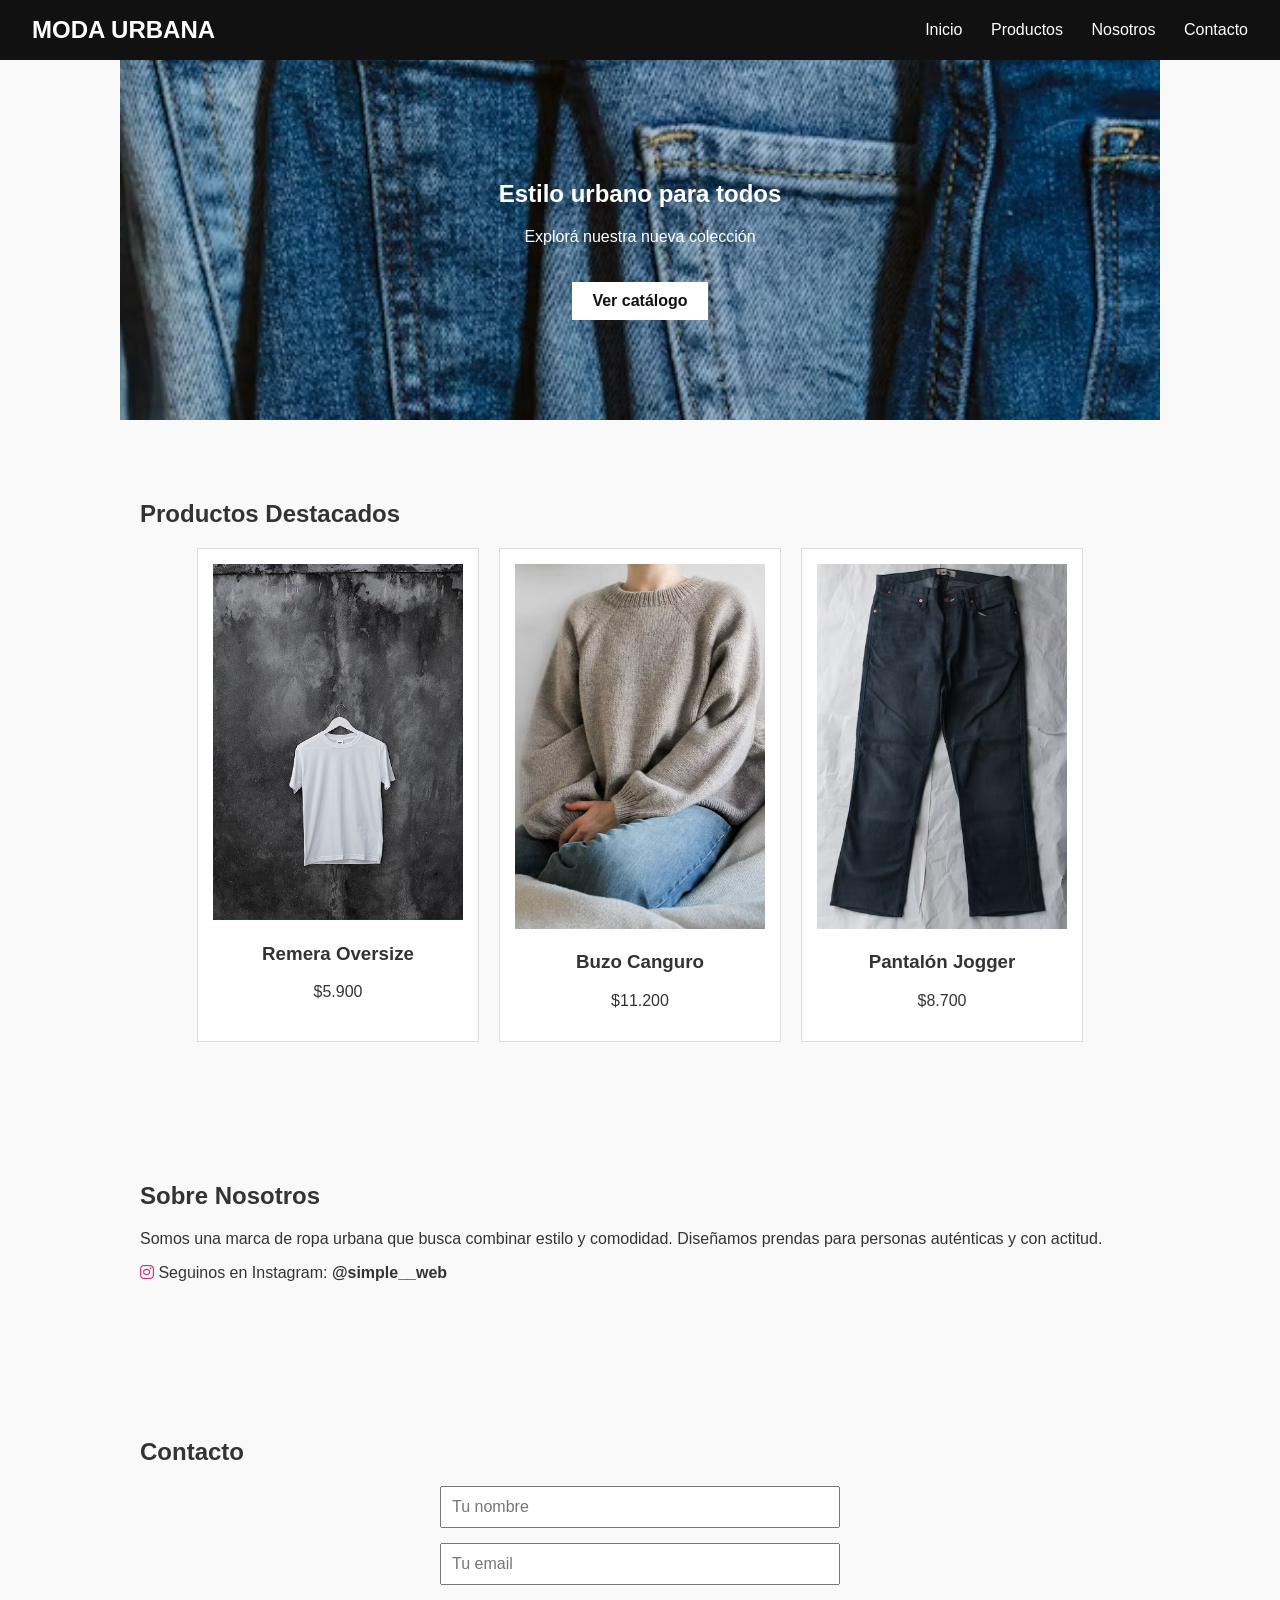
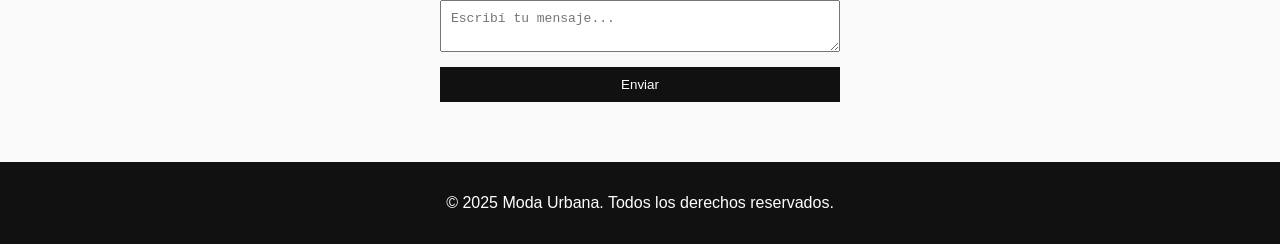
==== index.html @ 41bcd680 "Add files via upload" ====
<!DOCTYPE html>
<html lang="es">
<head>
  <meta charset="UTF-8" />
  <meta name="viewport" content="width=device-width, initial-scale=1.0" />
  <title>Moda Urbana</title>
  <link rel="stylesheet" href="style.css" />
  <link rel="stylesheet" href="https://cdnjs.cloudflare.com/ajax/libs/font-awesome/6.5.0/css/all.min.css" />
</head>
<body>
  <header>
    <div class="logo">MODA URBANA</div>
    <nav>
      <a href="#inicio">Inicio</a>
      <a href="#productos">Productos</a>
      <a href="#nosotros">Nosotros</a>
      <a href="#contacto">Contacto</a>
    </nav>
  </header>

  <section class="banner" id="inicio">
    <h1>Estilo urbano para todos</h1>
    <p>Explorá nuestra nueva colección</p>
    <a href="#productos" class="btn">Ver catálogo</a>
  </section>

  <section class="productos" id="productos">
    <h2>Productos Destacados</h2>
    <div class="galeria">
      <div class="producto">
        <img src="images/remera.jpg" alt="Remera urbana">
        <h3>Remera Oversize</h3>
        <p>$5.900</p>
      </div>
      <div class="producto">
        <img src="images/buzo.jpg" alt="Buzo urbano">
        <h3>Buzo Canguro</h3>
        <p>$11.200</p>
      </div>
      <div class="producto">
        <img src="images/pantalon.jpg" alt="Pantalón">
        <h3>Pantalón Jogger</h3>
        <p>$8.700</p>
      </div>
    </div>
  </section>

  <section class="nosotros" id="nosotros">
    <h2>Sobre Nosotros</h2>
    <p>Somos una marca de ropa urbana que busca combinar estilo y comodidad. Diseñamos prendas para personas auténticas y con actitud.</p>
    <p style="margin-top: 1em;">
      <i class="fab fa-instagram" style="color: #c13584;"></i> Seguinos en Instagram: <strong>@simple__web</strong>
    </p>
  </section>

  <section class="contacto" id="contacto">
    <h2>Contacto</h2>
    <form>
      <input type="text" placeholder="Tu nombre" required />
      <input type="email" placeholder="Tu email" required />
      <textarea placeholder="Escribí tu mensaje..." required></textarea>
      <button type="submit">Enviar</button>
    </form>
  </section>

  <footer>
    <p>&copy; 2025 Moda Urbana. Todos los derechos reservados.</p>
  </footer>
</body>
</html>
---- style.css ----
body {
    margin: 0;
    font-family: 'Segoe UI', sans-serif;
    background-color: #f9f9f9;
    color: #333;
  }
  
  header {
    background-color: #111;
    color: white;
    display: flex;
    justify-content: space-between;
    align-items: center;
    padding: 1em 2em;
  }
  
  .logo {
    font-size: 1.5em;
    font-weight: bold;
  }
  
  nav a {
    color: white;
    margin-left: 1.5em;
    text-decoration: none;
  }
  
  .banner {
    background: url("images/banner.jpg") center/cover no-repeat;
    color: white;
    text-align: center;
    padding: 100px 20px;
  }
  
  .banner .btn {
    background-color: #fff;
    color: #111;
    padding: 10px 20px;
    text-decoration: none;
    margin-top: 20px;
    display: inline-block;
    font-weight: bold;
  }
  
  section {
    padding: 60px 20px;
    max-width: 1000px;
    margin: auto;
  }
  
  .productos .galeria {
    display: flex;
    gap: 20px;
    flex-wrap: wrap;
    justify-content: center;
  }
  
  .producto {
    background: white;
    padding: 15px;
    text-align: center;
    border: 1px solid #ddd;
    width: 250px;
  }
  
  .producto img {
    width: 100%;
    height: auto;
  }
  
  .contacto form {
    display: flex;
    flex-direction: column;
    gap: 15px;
    max-width: 400px;
    margin: auto;
  }
  
  .contacto input, .contacto textarea {
    padding: 10px;
    font-size: 1em;
  }
  
  .contacto button {
    background-color: #111;
    color: white;
    padding: 10px;
    border: none;
    cursor: pointer;
  }
  
  footer {
    background-color: #111;
    color: white;
    text-align: center;
    padding: 1em;
  }
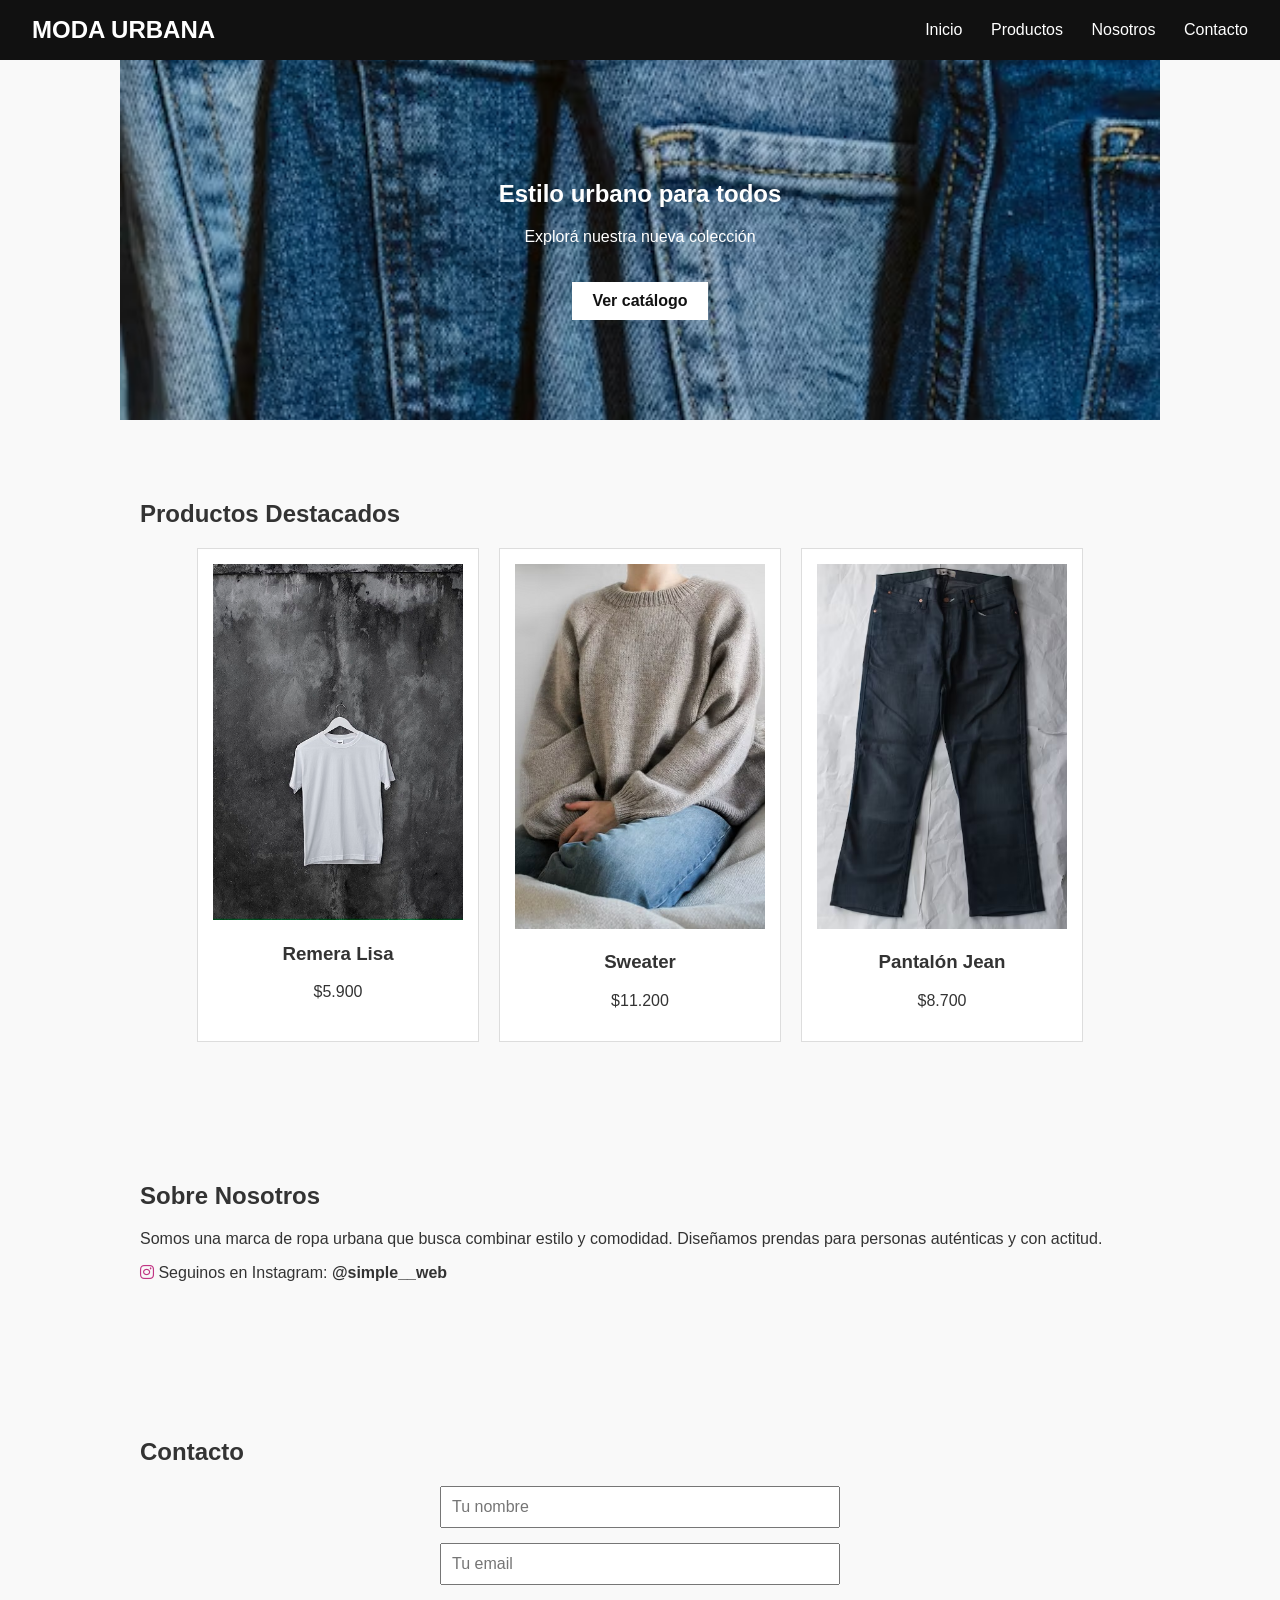
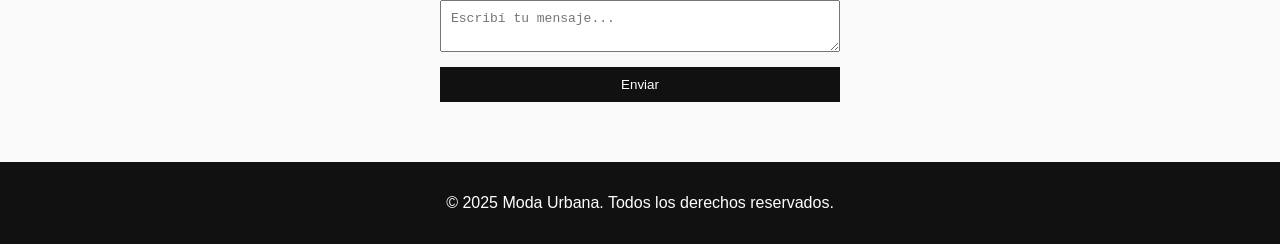
==== commit 226c47c9: "Add files via upload" ====
--- a/index.html
+++ b/index.html
@@ -29,17 +29,17 @@
     <div class="galeria">
       <div class="producto">
         <img src="images/remera.jpg" alt="Remera urbana">
-        <h3>Remera Oversize</h3>
+        <h3>Remera Lisa</h3>
         <p>$5.900</p>
       </div>
       <div class="producto">
         <img src="images/buzo.jpg" alt="Buzo urbano">
-        <h3>Buzo Canguro</h3>
+        <h3>Sweater</h3>
         <p>$11.200</p>
       </div>
       <div class="producto">
         <img src="images/pantalon.jpg" alt="Pantalón">
-        <h3>Pantalón Jogger</h3>
+        <h3>Pantalón Jean</h3>
         <p>$8.700</p>
       </div>
     </div>
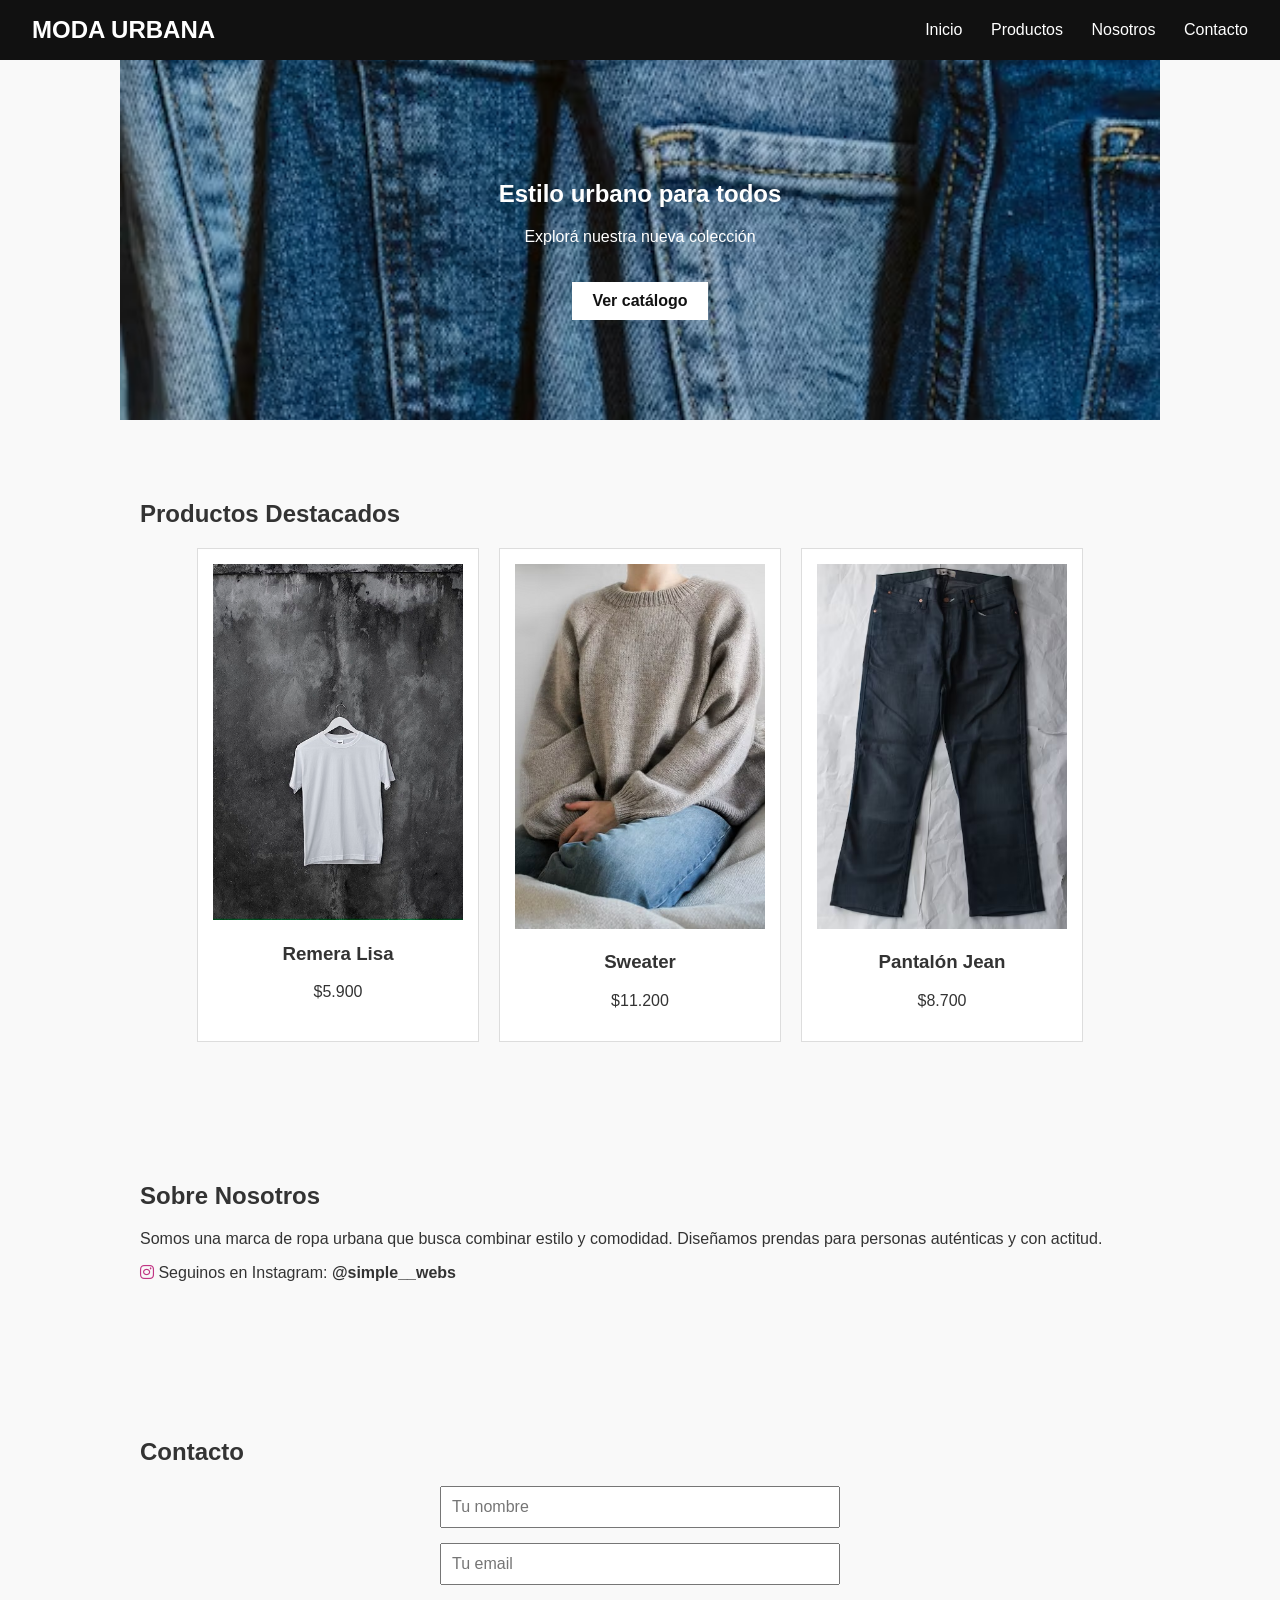
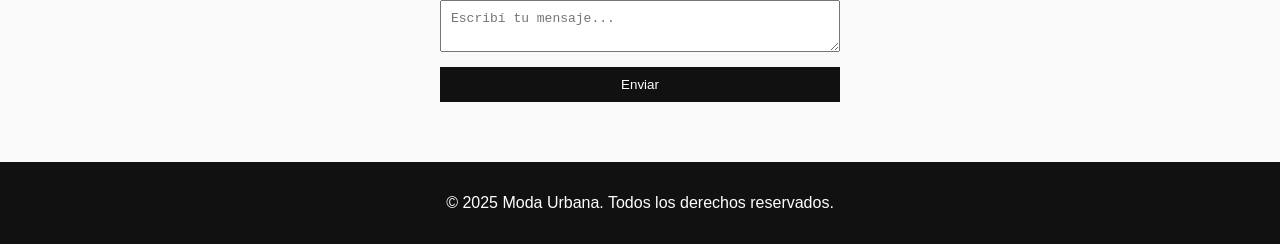
==== commit 13c450e9: "Add files via upload" ====
--- a/index.html
+++ b/index.html
@@ -49,7 +49,7 @@
     <h2>Sobre Nosotros</h2>
     <p>Somos una marca de ropa urbana que busca combinar estilo y comodidad. Diseñamos prendas para personas auténticas y con actitud.</p>
     <p style="margin-top: 1em;">
-      <i class="fab fa-instagram" style="color: #c13584;"></i> Seguinos en Instagram: <strong>@simple__web</strong>
+      <i class="fab fa-instagram" style="color: #c13584;"></i> Seguinos en Instagram: <strong>@simple__webs</strong>
     </p>
   </section>
 
